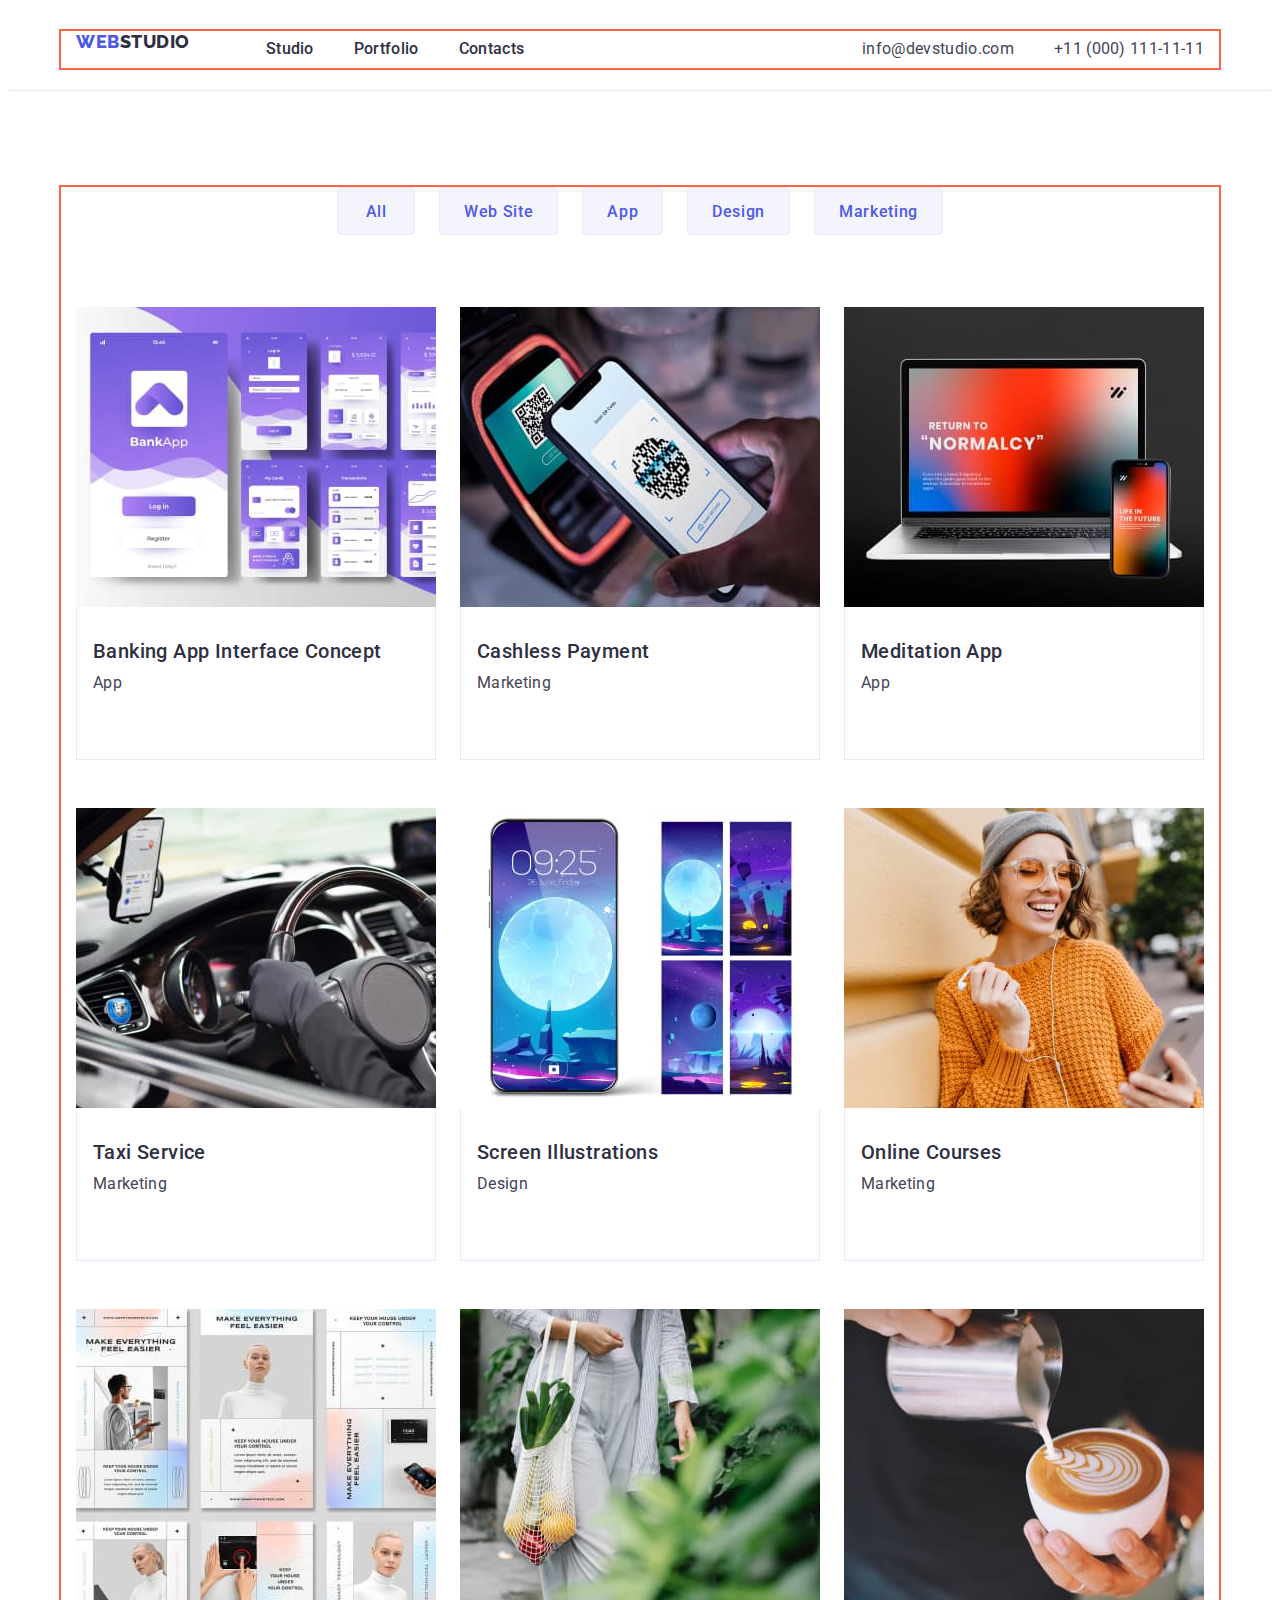
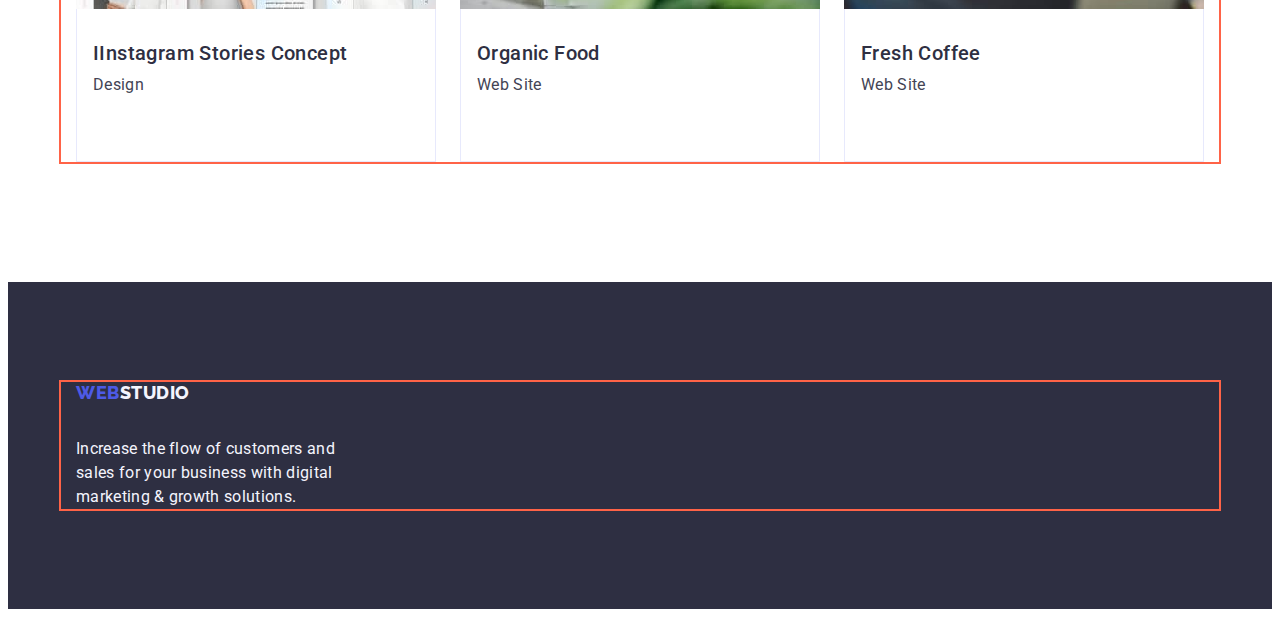
==== portfolio.html @ cd5ff673 "test-hw3-5" ====
<!DOCTYPE html>
<html lang="en">
  <head>
    <meta charset="UTF-8" />
    <meta http-equiv="X-UA-Compatible" content="IE=edge" />
    <meta name="viewport" content="width=device-width, initial-scale=1.0" />
    <title lang="uk">Портфоліо</title>
    <link rel="preconnect" href="https://fonts.googleapis.com" />
    <link rel="preconnect" href="https://fonts.gstatic.com" crossorigin />
    <link
      href="https://fonts.googleapis.com/css2?family=Raleway:wght@800&family=Roboto:wght@400;500;700;900&display=swap"
      rel="stylesheet"
    />
    <link
      rel="stylesheet"
      href="https://cdnjs.cloudflare.com/ajax/libs/modern-normalize/2.0.0/modern-normalize.min.css"
      integrity="sha512-4xo8blKMVCiXpTaLzQSLSw3KFOVPWhm/TRtuPVc4WG6kUgjH6J03IBuG7JZPkcWMxJ5huwaBpOpnwYElP/m6wg=="
      crossorigin="anonymous"
      referrerpolicy="no-referrer"
    />
    <link rel="stylesheet" href="./css/styles.css" />
  </head>
  <body class="body">
    <header class="header">
      <div class="container container-header">
        <nav class="header-navigation">
          <a href="./index.html" class="header-logo link"
            >Web<span class="part-logo">Studio</span></a
          >
          <ul class="header-list-left list">
            <li class="header-item">
              <a class="header-link link" href="./index.html">Studio</a>
            </li>
            <li class="header-item">
              <a class="header-link link" href="./portfolio.html">Portfolio</a>
            </li>
            <li class="header-item">
              <a class="header-link link" href="">Contacts</a>
            </li>
          </ul>
        </nav>
        <address class="header-adress">
          <ul class="header-list-right list">
            <li class="header-item">
              <a
                class="header-adress-link link"
                href="mailto:info@devstudio.com"
                >info@devstudio.com</a
              >
            </li>
            <li class="header-item">
              <a class="header-adress-link link" href="tel:+110001111111"
                >+11 (000) 111-11-11</a
              >
            </li>
          </ul>
        </address>
      </div>
    </header>

    <main>
      <section class="menu">
        <div class="container">
          <h1 class="title-munu visually-hidden">Menu</h1>
          <ul class="menu-list list">
            <li class="menu-item">
              <button class="menu-btn" type="button">All</button>
            </li>
            <li class="menu-item">
              <button class="menu-btn" type="button">Web Site</button>
            </li>
            <li class="menu-item">
              <button class="menu-btn" type="button">App</button>
            </li>
            <li class="menu-item">
              <button class="menu-btn" type="button">Design</button>
            </li>
            <li class="menu-item">
              <button class="menu-btn" type="button">Marketing</button>
            </li>
          </ul>

          <ul class="apps-list list">
            <li class="apps-item">
              <a class="link" href="">
                <img
                  src="./images/apps-img-1.jpg"
                  alt="working apps"
                  width="360"
                  height="300"
                />

                <div class="apps-card-bottom">
                  <h2 class="apps-title">Banking App Interface Concept</h2>
                  <p class="apps-item-text">App</p>
                </div></a
              >
            </li>
            <li class="apps-item">
              <a class="link" href="">
                <img
                  src="./images/apps-img-2.jpg"
                  alt="working apps"
                  width="360"
                  height="300"
                />
                <div class="apps-card-bottom">
                  <h2 class="apps-title">Cashless Payment</h2>
                  <p class="apps-item-text">Marketing</p>
                </div>
              </a>
            </li>
            <li class="apps-item">
              <a class="link" href="">
                <img
                  src="./images/apps-img-3.jpg"
                  alt="working apps"
                  width="360"
                  height="300"
                />
                <div class="apps-card-bottom">
                  <h2 class="apps-title">Meditation App</h2>
                  <p class="apps-item-text">App</p>
                </div>
              </a>
            </li>
            <li class="apps-item">
              <a class="link" href="">
                <img
                  src="./images/apps-img-4.jpg"
                  alt="working apps"
                  width="360"
                  height="300"
                />
                <div class="apps-card-bottom">
                  <h2 class="apps-title">Taxi Service</h2>
                  <p class="apps-item-text">Marketing</p>
                </div>
              </a>
            </li>
            <li class="apps-item">
              <a class="link" href="">
                <img
                  src="./images/apps-img-5.jpg"
                  alt="working apps"
                  width="360"
                  height="300"
                />
                <div class="apps-card-bottom">
                  <h2 class="apps-title">Screen Illustrations</h2>
                  <p class="apps-item-text">Design</p>
                </div>
              </a>
            </li>
            <li class="apps-item">
              <a class="link" href="">
                <img
                  src="./images/apps-img-6.jpg"
                  alt="working apps"
                  width="360"
                  height="300"
                />
                <div class="apps-card-bottom">
                  <h2 class="apps-title">Online Courses</h2>
                  <p class="apps-item-text">Marketing</p>
                </div></a
              >
            </li>
            <li class="apps-item">
              <a class="link" href="">
                <img
                  src="./images/apps-img-7.jpg"
                  alt="working apps"
                  width="360"
                  height="300"
                />
                <div class="apps-card-bottom">
                  <h2 class="apps-title">IInstagram Stories Concept</h2>
                  <p class="apps-item-text">Design</p>
                </div></a
              >
            </li>
            <li class="apps-item">
              <a class="link" href="">
                <img
                  src="./images/apps-img-8.jpg"
                  alt="working apps"
                  width="360"
                  height="300"
                />
                <div class="apps-card-bottom">
                  <h2 class="apps-title">Organic Food</h2>
                  <p class="apps-item-text">Web Site</p>
                </div></a
              >
            </li>
            <li class="apps-item">
              <a class="link" href="">
                <img
                  src="./images/apps-img-9.jpg"
                  alt="working apps"
                  width="360"
                  height="300"
                />
                <div class="apps-card-bottom">
                  <h2 class="apps-title">Fresh Coffee</h2>
                  <p class="apps-item-text">Web Site</p>
                </div>
              </a>
            </li>
          </ul>
        </div>
      </section>
    </main>

    <footer class="footer">
      <div class="container">
        <a class="header-logo link" href="./index.html"
          >Web<span class="part-logo-footer">Studio</span></a
        >
        <p class="footer-text">
          Increase the flow of customers and sales for your business with
          digital marketing & growth solutions.
        </p>
      </div>
    </footer>
  </body>
</html>
---- css/styles.css ----
:root {
  --title-color: #2e2f42;
  --btn-color-text: #ffffff;
  --btn-color: #404bbf;
  --text-color: #434455;
  --back-btn-portfolio: #f4f4fd;
}

p,
h1,
h2,
h3,
h4,
h5,
h6 {
  margin: 0;
}

ul,
ol {
  margin: 0;
  padding: 0;
}

img {
  display: block;
}
* {
  box-sizing: border-box;
}

.body {
  font-family: "Roboto", sans-serif;
  color: #434455;
  background-color: #ffffff;
}

.list {
  list-style: none;
}

.link {
  text-decoration: none;
}

.container {
  width: 1158px;
  padding-left: 15px;
  padding-right: 15px;
  margin: 0 auto;
  outline: 2px solid tomato;
}

.visually-hidden {
  position: absolute;
  width: 1px;
  height: 1px;
  margin: -1px;
  border: 0;
  padding: 0;
  white-space: nowrap;
  clip-path: inset(100%);
  clip: rect(0 0 0 0);
  overflow: hidden;
}

/* --------------- HEADER -------------- */

.container-header {
  display: flex;
  align-items: center;
}

.header {
  padding-top: 22.5px;
  padding-bottom: 22.5px;
  border-bottom: 1px solid #e7e9fc;
}

.header-logo {
  font-family: "Raleway", sans-serif;
  font-weight: 800;
  font-size: 18px;
  line-height: 1.17;
  letter-spacing: 0.03em;
  text-transform: uppercase;
  color: #4d5ae5;
  margin-right: 76px;
  display: inline-block;
  margin-bottom: 16px;
}

.part-logo {
  color: #2e2f42;
}

.header-item {
}

.header-link {
  font-weight: 500;
  font-size: 16px;
  line-height: 1.5;
  letter-spacing: 0.02em;
  color: #2e2f42;
  padding-top: 24px;
  padding-bottom: 24px;
}

.header-link:is(:hover, :focus) {
  color: var(--btn-color);
}

.header-adress {
  font-style: normal;
  margin-left: auto;
}

.header-adress-link {
  font-style: normal;
  font-size: 16px;
  line-height: 1.5;
  letter-spacing: 0.02em;
  color: #434455;
}

.header-adress-link:is(:hover, :focus) {
  color: var(--btn-color);
}

.header-navigation {
  display: flex;
  align-items: center;
}

.header-list-left {
  display: flex;
  align-items: center;
  gap: 40px;
}

.header-list-right {
  display: flex;
  align-items: center;
  gap: 40px;
}
/* --------------- HERO -------------- */

.hero {
  background-color: #2e2f42;
  padding-top: 188px;
  padding-bottom: 188px;
}

.hero-btn {
  min-width: 169px;
  height: 56px;
  background-color: #4d5ae5;
  font-family: "Roboto", sans-serif;
  font-weight: 500;
  font-size: 16px;
  line-height: 1.5;
  letter-spacing: 0.04em;
  color: var(--btn-color-text);
  cursor: pointer;
  display: block;
  margin: 0 auto;
  border-radius: 4px;
  box-shadow: 0px 4px 4px rgba(0, 0, 0, 0.15);
  border: none;
}

.hero-btn:is(:hover, :focus) {
  background-color: var(--btn-color);
  color: var(--btn-color-text);
}

.hero-title {
  max-width: 496px;
  font-family: "Roboto", sans-serif;
  font-size: 56px;
  line-height: 1.07;
  letter-spacing: 0.02em;
  color: #ffffff;
  text-align: center;
  margin: 0 auto;
  margin-bottom: 48px;
}

/* ---------------PRINCIPLES-------------- */

.principles {
  padding-bottom: 120px;
  padding-top: 120px;
}

.visually-hidden {
  margin: 0 auto;
}

.container-princeples {
  /* display: flex; */
}

.principles-list {
  display: flex;
  gap: 24px;
}

.principles-item {
}

.principles-item-title {
  font-family: "Roboto", sans-serif;
  font-weight: 500;
  font-size: 20px;
  line-height: 1.2;
  letter-spacing: 0.02em;
  color: var(--title-color);
  margin-bottom: 8px;
}

.principles-item-text {
  width: 264px;
  height: 72px;
  font-size: 16px;
  line-height: 1.5;
  letter-spacing: 0.02em;
  color: var(--text-color);
}

/* ---------------ABOUT-------------- */

.about {
  padding-bottom: 120px;
}

.about-title {
  font-family: "Roboto", sans-serif;
  font-weight: 700;
  font-size: 36px;
  line-height: 1.11;
  letter-spacing: 0.02em;
  text-transform: capitalize;
  color: var(--title-color);
  text-align: center;
  margin-bottom: 72px;
}

.about-list {
  display: flex;
  gap: 24px;
}

.about-item {
  width: calc((100% - 48) / 3);
}

/* ---------------OUR TEAM-------------- */

.team {
  background-color: #f4f4fd;
  padding-top: 120px;
  padding-bottom: 120px;
}

.team-list {
  display: flex;
  gap: 24px;
}

.team-title {
  font-family: "Roboto", sans-serif;
  font-weight: 700;
  font-size: 36px;
  line-height: 1.11;
  letter-spacing: 0.02em;
  color: var(--title-color);
  text-align: center;
  text-transform: capitalize;
  margin-bottom: 72px;
}

.team-item {
  background-color: #ffffff;
  width: calc((100% - 24px * 3) / 4);
  height: 380px;
  box-shadow: 0px 1px 6px rgba(46, 47, 66, 0.08),
    0px 1px 1px rgba(46, 47, 66, 0.16), 0px 2px 1px rgba(46, 47, 66, 0.08);
  border-radius: 0px 0px 4px 4px;
}

.container-workers {
  padding: 32px 16px;
}

.team-item-title {
  font-family: "Roboto", sans-serif;
  font-weight: 500;
  font-size: 20px;
  line-height: 1.2;
  letter-spacing: 0.02em;
  color: var(--title-color);
  display: flex;
  justify-content: center;
  margin-top: 32px;
  text-align: center;
  margin-bottom: 8px;
}

.team-item-text {
  font-size: 16px;
  line-height: 1.5;
  letter-spacing: 0.02em;
  color: var(--text-color);
  display: flex;
  justify-content: center;
  margin-top: 8px;
  text-align: center;
}

/* ---------------FOOTER------------ */

.footer {
  background-color: #2e2f42;
  padding: 100px 0;
}

.part-logo-footer {
  color: #f4f4fd;
  font-family: "Raleway", sans-serif;
  line-height: 1.17;
}

.footer-link {
}

.footer-text {
  max-width: 264px;
  min-height: 72px;
  font-size: 16px;
  line-height: 1.5;
  letter-spacing: 0.02em;
  color: #f4f4fd;
  margin-top: 17.5px;
}

/* ---------------PORTFOLIO------------ */

/*---------------------MENU-------------------*/

.menu {
  padding-top: 96px;
  padding-bottom: 120px;
}

.container-btn {
  display: flex;
  align-items: center;
}

.menu-list {
  display: flex;
  margin-bottom: 72px;
  gap: 24px;
  justify-content: center;
}

.list {
}

.menu-item {
  display: flex;
  align-items: center;
}

.menu-btn {
  min-width: 78px;
  height: 48px;
  font-weight: 500;
  font-size: 16px;
  line-height: 1.5;
  letter-spacing: 0.04em;
  color: #4d5ae5;
  background-color: var(--back-btn-portfolio);
  cursor: pointer;
  font-family: "Roboto", sans-serif;
  margin: 0 auto;
  border: 1px solid #e7e9fc;
  border-radius: 4px;
  padding: 12px 24px;
}

.munu-btn:hover {
  border: 1px solid transparent;
}

.menu-btn:focus {
  border: 1px solid transparent;
}

.menu-btn:is(:hover, :focus) {
  background-color: var(--btn-color);
  color: var(--btn-color-text);
}

/*------------------------APPS--------------------*/

.apps-list {
  display: flex;
  flex-wrap: wrap;
  gap: 48px 24px;
}

.apps-item {
  width: calc((100% - 48px) / 3);
}

.apps-title {
  font-weight: 500;
  font-size: 20px;
  line-height: 1.2;
  letter-spacing: 0.02em;
  color: var(--title-color);
  margin-bottom: 8px;
}

.apps-item-text {
  font-size: 16px;
  line-height: 1.5;
  letter-spacing: 0.02em;
  color: var(--text-color);
  padding-bottom: 32px;
}

.apps-card-bottom {
  background: #ffffff;
  border: 1px solid #e7e9fc;
  border-top: none;
  padding: 32px 16px;
}
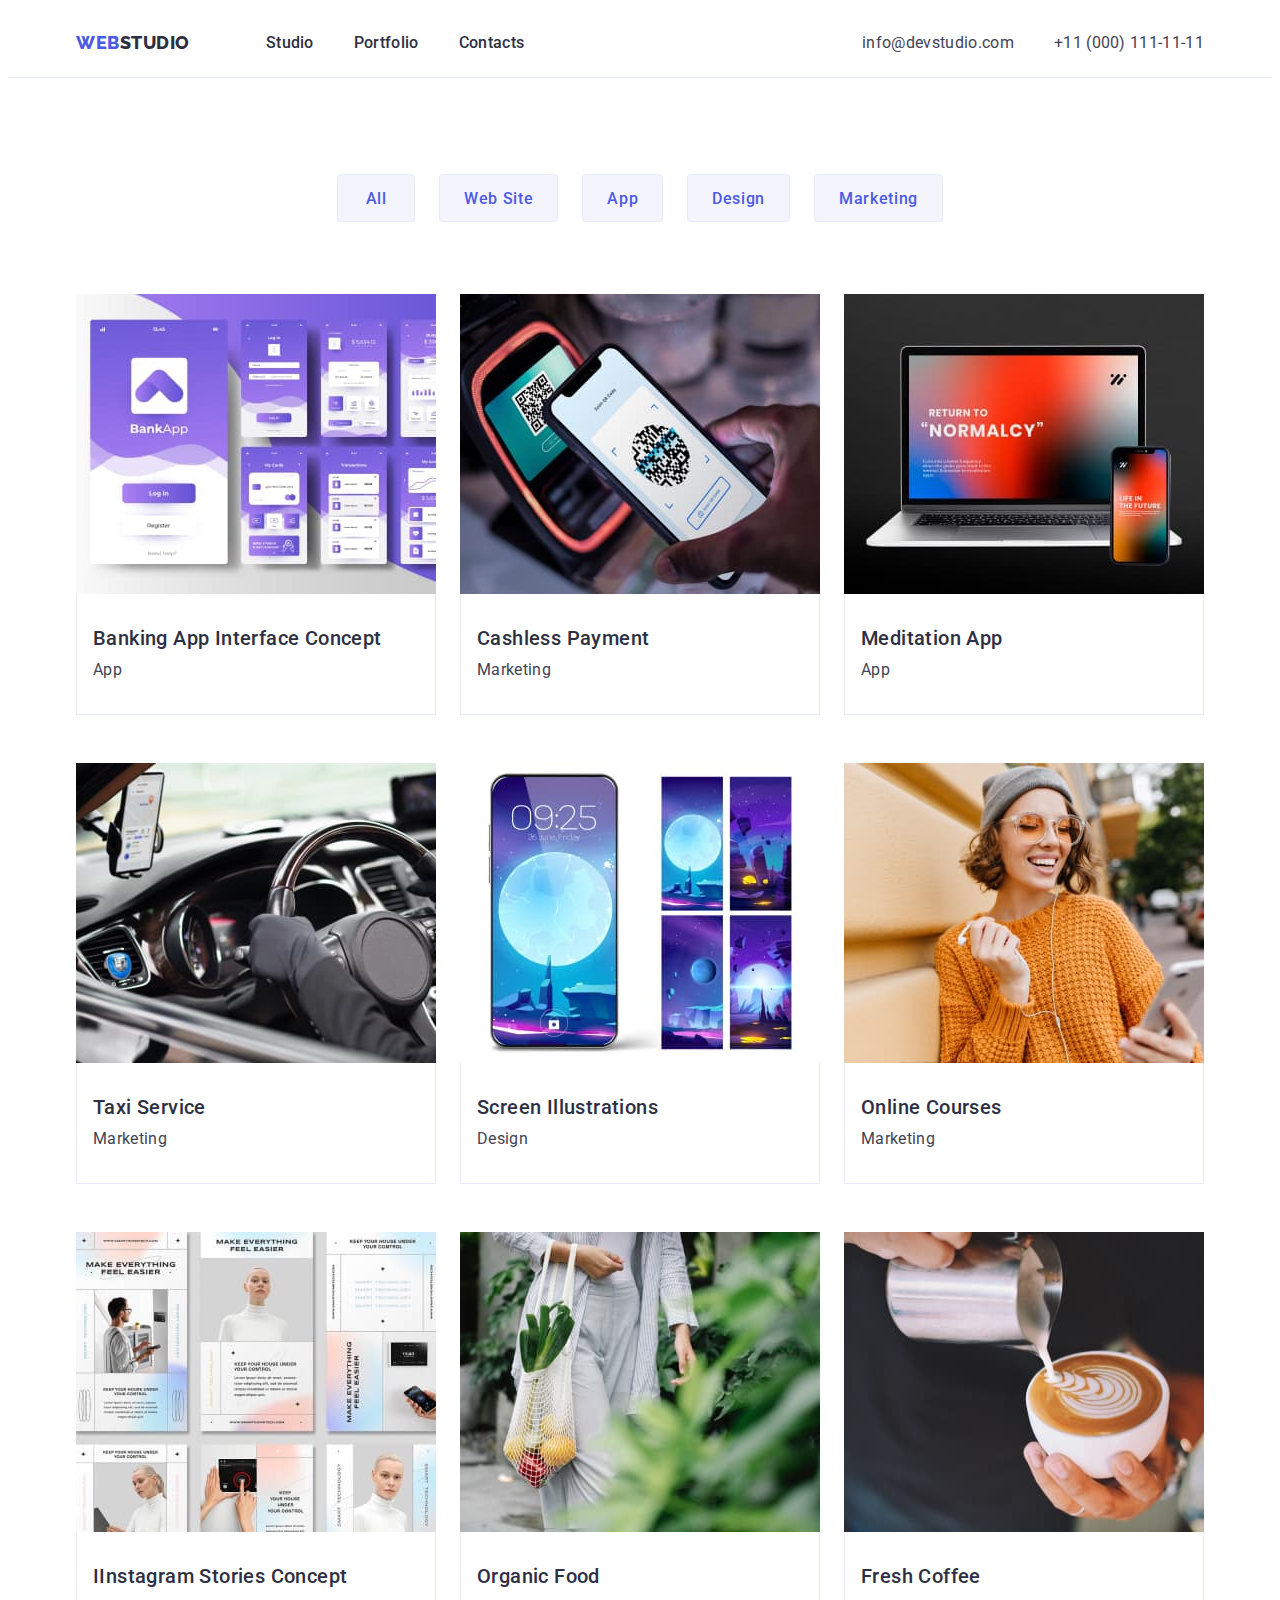
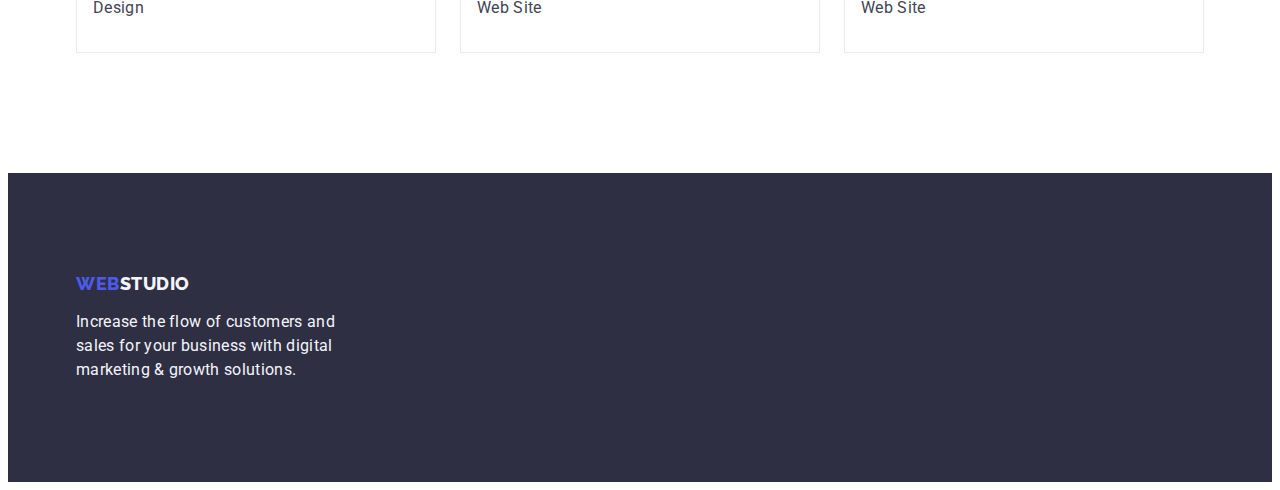
==== commit 46e770e3: "hw3-15" ====
--- a/portfolio.html
+++ b/portfolio.html
@@ -61,7 +61,7 @@
     <main>
       <section class="menu">
         <div class="container">
-          <h1 class="title-munu visually-hidden">Menu</h1>
+          <h1 class="visually-hidden">Menu</h1>
           <ul class="menu-list list">
             <li class="menu-item">
               <button class="menu-btn" type="button">All</button>
@@ -215,7 +215,7 @@
 
     <footer class="footer">
       <div class="container">
-        <a class="header-logo link" href="./index.html"
+        <a class="header-logo-footer link" href="./index.html"
           >Web<span class="part-logo-footer">Studio</span></a
         >
         <p class="footer-text">
--- a/css/styles.css
+++ b/css/styles.css
@@ -48,7 +48,7 @@
   padding-left: 15px;
   padding-right: 15px;
   margin: 0 auto;
-  outline: 2px solid tomato;
+  /* outline: 2px solid tomato; */
 }
 
 .visually-hidden {
@@ -87,7 +87,6 @@
   color: #4d5ae5;
   margin-right: 76px;
   display: inline-block;
-  margin-bottom: 16px;
 }
 
 .part-logo {
@@ -194,10 +193,6 @@
   padding-top: 120px;
 }
 
-.visually-hidden {
-  margin: 0 auto;
-}
-
 .container-princeples {
   /* display: flex; */
 }
@@ -291,7 +286,7 @@
 }
 
 .container-workers {
-  padding: 32px 16px;
+  padding: 32px 0;
 }
 
 .team-item-title {
@@ -303,7 +298,7 @@
   color: var(--title-color);
   display: flex;
   justify-content: center;
-  margin-top: 32px;
+  /* margin-top: 32px; */
   text-align: center;
   margin-bottom: 8px;
 }
@@ -324,6 +319,19 @@
 .footer {
   background-color: #2e2f42;
   padding: 100px 0;
+}
+
+.header-logo-footer {
+  font-family: "Raleway", sans-serif;
+  font-weight: 800;
+  font-size: 18px;
+  line-height: 1.17;
+  letter-spacing: 0.03em;
+  text-transform: uppercase;
+  color: #4d5ae5;
+  margin-right: 76px;
+  display: inline-block;
+  margin-bottom: 16px;
 }
 
 .part-logo-footer {
@@ -342,7 +350,7 @@
   line-height: 1.5;
   letter-spacing: 0.02em;
   color: #f4f4fd;
-  margin-top: 17.5px;
+  /* margin-top: 17.5px; */
 }
 
 /* ---------------PORTFOLIO------------ */
@@ -391,7 +399,7 @@
   padding: 12px 24px;
 }
 
-.munu-btn:hover {
+.menu-btn:hover {
   border: 1px solid transparent;
 }
 
@@ -430,7 +438,7 @@
   line-height: 1.5;
   letter-spacing: 0.02em;
   color: var(--text-color);
-  padding-bottom: 32px;
+  /* padding-bottom: 32px; */
 }
 
 .apps-card-bottom {
